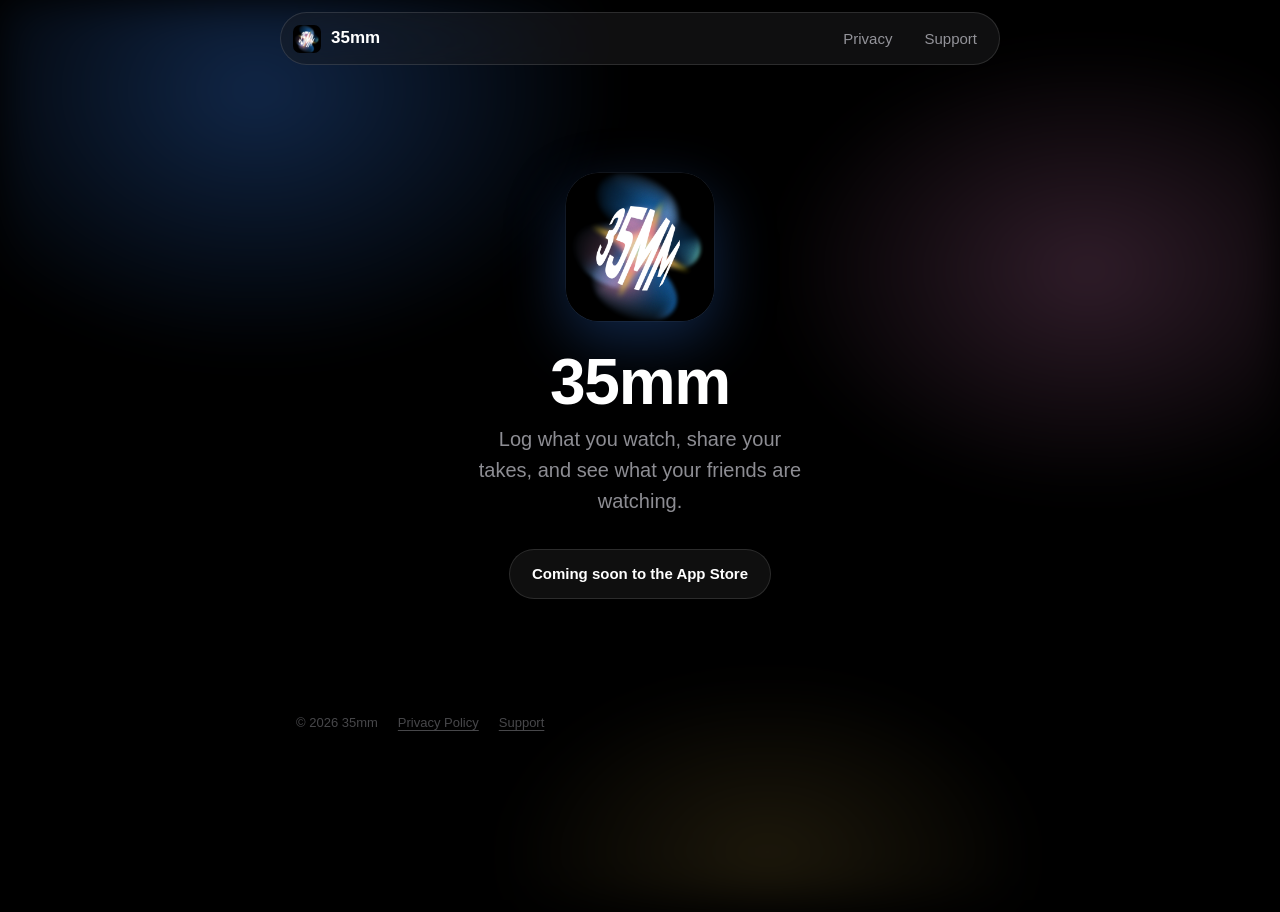
==== index.html @ f7d62769 "35mm.contact: landing, privacy policy and support pages Co-Authored-By: Claude Opus 5.5 (1M context)" ====
<!doctype html>
<html lang="en">
<head>
  <meta charset="utf-8">
  <meta name="viewport" content="width=device-width, initial-scale=1, viewport-fit=cover">
  <title>35mm</title>
  <meta name="description" content="Log what you watch, share your takes, and see what your friends are watching.">
  <meta name="theme-color" content="#000000">
  <meta property="og:title" content="35mm">
  <meta property="og:description" content="Log what you watch, share your takes, and see what your friends are watching.">
  <meta property="og:image" content="https://35mm.contact/icon.png">
  <link rel="icon" href="/favicon.png">
  <link rel="apple-touch-icon" href="/apple-touch-icon.png">
  <link rel="stylesheet" href="/styles.css">
</head>
<body>
  <div class="ambient"></div>

  <header class="bar">
    <a class="brand" href="/"><img src="/favicon.png" alt="">35mm</a>
    <nav>
      <a href="/privacy">Privacy</a>
      <a href="/support">Support</a>
    </nav>
  </header>

  <section class="hero">
    <img src="/icon.png" alt="35mm app icon">
    <h1>35mm</h1>
    <p>Log what you watch, share your takes, and see what your friends are watching.</p>
    <span class="pill">Coming soon to the App Store</span>
  </section>

  <footer>
    <span>© 2026 35mm</span>
    <a href="/privacy">Privacy Policy</a>
    <a href="/support">Support</a>
  </footer>
</body>
</html>
---- styles.css ----
:root {
  --canvas: #000;
  --surface: rgba(255, 255, 255, 0.06);
  --stroke: rgba(255, 255, 255, 0.12);
  --ink: #fff;
  --ink-2: rgba(235, 235, 245, 0.6);
  --ink-3: rgba(235, 235, 245, 0.3);
  --accent: #0a84ff;
  --font: -apple-system, BlinkMacSystemFont, "SF Pro Text", "Helvetica Neue",
    Helvetica, Arial, sans-serif;
  --display: -apple-system, BlinkMacSystemFont, "SF Pro Display",
    "Helvetica Neue", Helvetica, Arial, sans-serif;
}

* { box-sizing: border-box; }

html { -webkit-text-size-adjust: 100%; }

body {
  margin: 0;
  min-height: 100vh;
  background: var(--canvas);
  color: var(--ink);
  font: 17px/1.55 var(--font);
  -webkit-font-smoothing: antialiased;
}

/* The logo's own blues and pinks, blurred behind everything. */
.ambient {
  position: fixed;
  inset: 0;
  z-index: -1;
  pointer-events: none;
  background:
    radial-gradient(40vmax 30vmax at 20% 10%, rgba(47, 110, 205, 0.35), transparent 70%),
    radial-gradient(35vmax 25vmax at 85% 30%, rgba(218, 130, 190, 0.22), transparent 70%),
    radial-gradient(30vmax 20vmax at 60% 95%, rgba(240, 200, 90, 0.12), transparent 70%);
  filter: blur(20px);
}

a { color: var(--ink); text-decoration-color: var(--ink-3); text-underline-offset: 3px; }
a:hover { text-decoration-color: var(--ink); }

/* ── Top bar ─────────────────────────────────────── */
.bar {
  position: sticky;
  top: 12px;
  z-index: 10;
  display: flex;
  align-items: center;
  justify-content: space-between;
  max-width: 720px;
  margin: 12px auto 0;
  padding: 8px 8px 8px 12px;
  width: calc(100% - 32px);
  border: 0.5px solid var(--stroke);
  border-radius: 999px;
  background: rgba(28, 28, 30, 0.55);
  -webkit-backdrop-filter: blur(24px) saturate(180%);
  backdrop-filter: blur(24px) saturate(180%);
}
.brand { display: flex; align-items: center; gap: 10px; text-decoration: none; font-weight: 600; }
.brand img { width: 28px; height: 28px; border-radius: 7px; }
.bar nav { display: flex; gap: 4px; }
.bar nav a {
  padding: 6px 14px;
  border-radius: 999px;
  text-decoration: none;
  color: var(--ink-2);
  font-size: 15px;
}
.bar nav a:hover, .bar nav a[aria-current="page"] { color: var(--ink); background: var(--surface); }

/* ── Landing ─────────────────────────────────────── */
.hero {
  display: flex;
  flex-direction: column;
  align-items: center;
  text-align: center;
  padding: 12vh 16px 10vh;
}
.hero img {
  width: 148px;
  height: 148px;
  border-radius: 33px;
  box-shadow: 0 20px 60px rgba(47, 110, 205, 0.35), 0 0 0 0.5px var(--stroke);
}
.hero h1 {
  margin: 28px 0 8px;
  font: 700 clamp(40px, 8vw, 64px)/1.05 var(--display);
  letter-spacing: -0.02em;
}
.hero p { margin: 0; max-width: 30ch; color: var(--ink-2); font-size: 20px; }
.pill {
  display: inline-block;
  margin-top: 32px;
  padding: 12px 22px;
  border: 0.5px solid var(--stroke);
  border-radius: 999px;
  background: var(--surface);
  -webkit-backdrop-filter: blur(20px);
  backdrop-filter: blur(20px);
  color: var(--ink);
  font-weight: 600;
  font-size: 15px;
  text-decoration: none;
}

/* ── Documents ───────────────────────────────────── */
main.doc {
  max-width: 720px;
  margin: 0 auto;
  padding: 48px 16px 64px;
}
.doc h1 {
  margin: 0 0 6px;
  font: 700 clamp(34px, 6vw, 44px)/1.1 var(--display);
  letter-spacing: -0.02em;
}
.doc .meta { margin: 0 0 32px; color: var(--ink-3); font-size: 15px; }
.doc h2 {
  margin: 40px 0 10px;
  font: 600 22px/1.3 var(--display);
  letter-spacing: -0.01em;
}
.doc h3 { margin: 24px 0 6px; font-size: 17px; }
.doc p, .doc li { color: rgba(235, 235, 245, 0.82); }
.doc ul { padding-left: 1.2em; }
.doc li { margin: 4px 0; }
.doc strong { color: var(--ink); }

.card {
  margin: 20px 0;
  padding: 18px 20px;
  border: 0.5px solid var(--stroke);
  border-radius: 20px;
  background: var(--surface);
}
.card p { margin: 0; }
.card p + p { margin-top: 8px; }

details {
  border-bottom: 0.5px solid var(--stroke);
  padding: 14px 0;
}
details summary {
  cursor: pointer;
  font-weight: 600;
  list-style: none;
}
details summary::-webkit-details-marker { display: none; }
details summary::after { content: "+"; float: right; color: var(--ink-3); font-weight: 400; }
details[open] summary::after { content: "–"; }
details p { margin: 10px 0 0; }

footer {
  max-width: 720px;
  margin: 0 auto;
  padding: 24px 16px 40px;
  color: var(--ink-3);
  font-size: 13px;
  display: flex;
  flex-wrap: wrap;
  gap: 8px 20px;
}
footer a { color: var(--ink-3); }

@media (max-width: 480px) {
  body { font-size: 16px; }
  .bar nav a { padding: 6px 10px; }
  .hero p { font-size: 18px; }
}
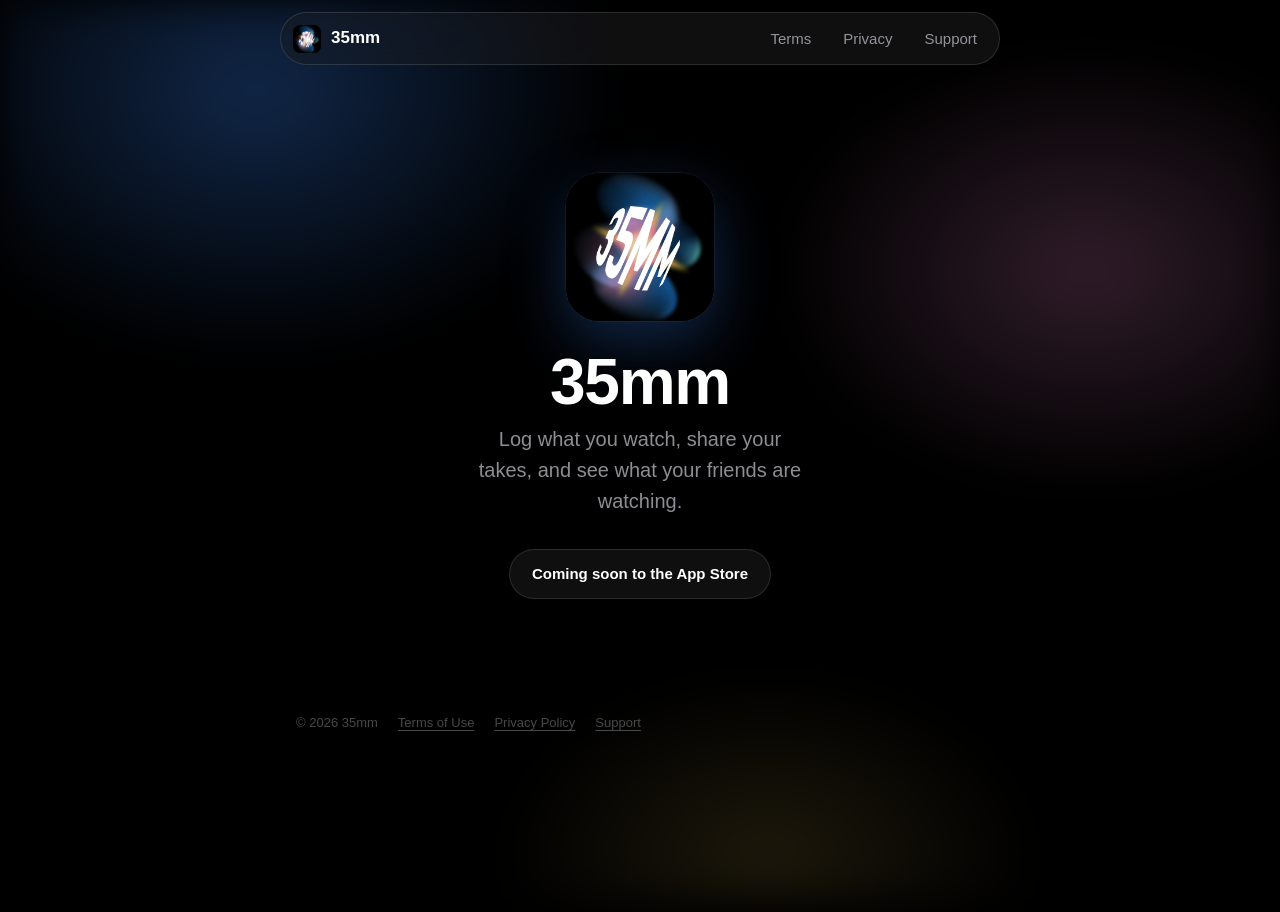
==== commit 066288b5: "Add Terms of Use; link it from every page" ====
--- a/index.html
+++ b/index.html
@@ -19,6 +19,7 @@
   <header class="bar">
     <a class="brand" href="/"><img src="/favicon.png" alt="">35mm</a>
     <nav>
+      <a href="/terms">Terms</a>
       <a href="/privacy">Privacy</a>
       <a href="/support">Support</a>
     </nav>
@@ -33,6 +34,7 @@
 
   <footer>
     <span>© 2026 35mm</span>
+    <a href="/terms">Terms of Use</a>
     <a href="/privacy">Privacy Policy</a>
     <a href="/support">Support</a>
   </footer>
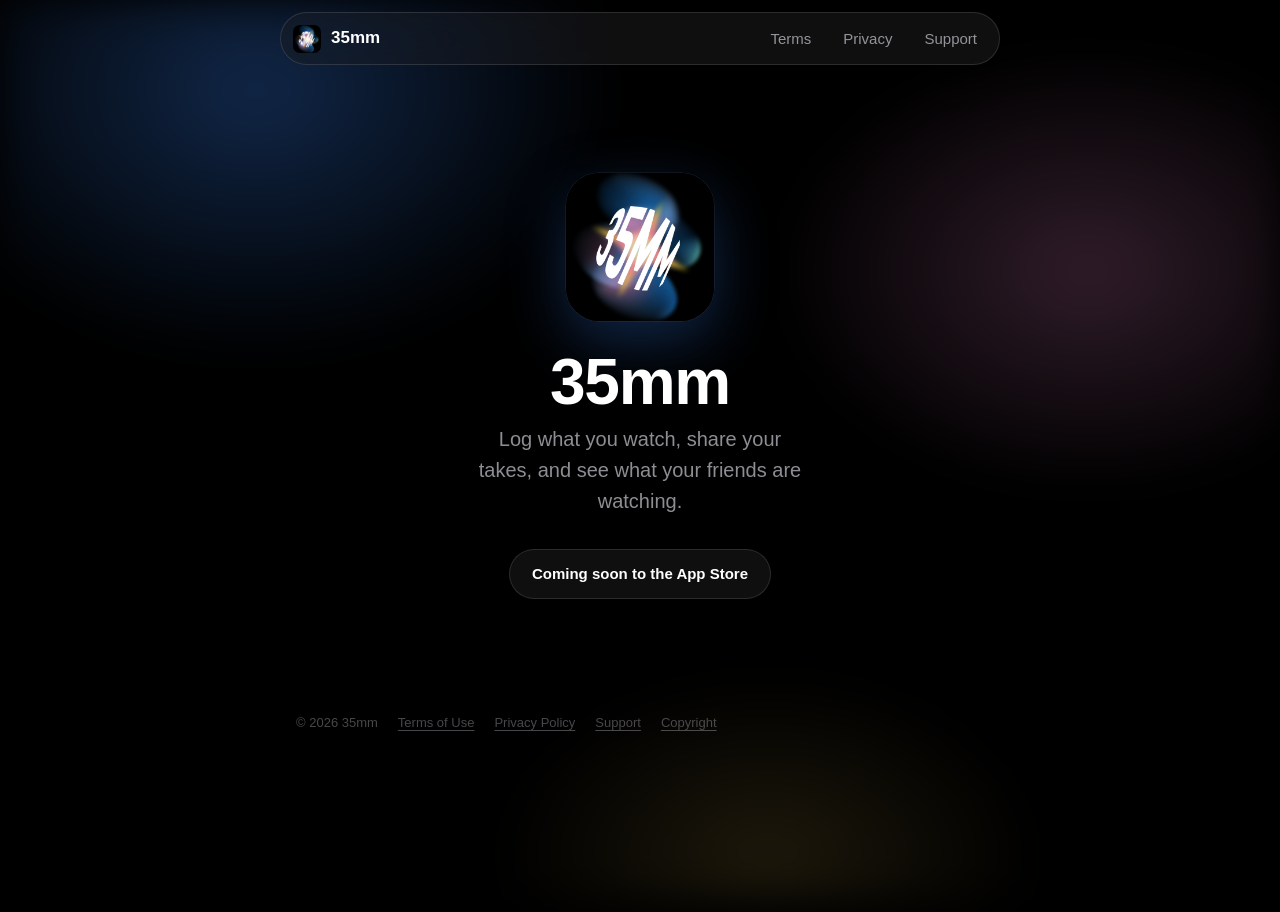
==== commit 214b9453: "Copyright policy with designated agent; Terms and Privacy for the age gate, automatic text and photo" ====
--- a/index.html
+++ b/index.html
@@ -37,6 +37,7 @@
     <a href="/terms">Terms of Use</a>
     <a href="/privacy">Privacy Policy</a>
     <a href="/support">Support</a>
+    <a href="/copyright">Copyright</a>
   </footer>
 </body>
 </html>
